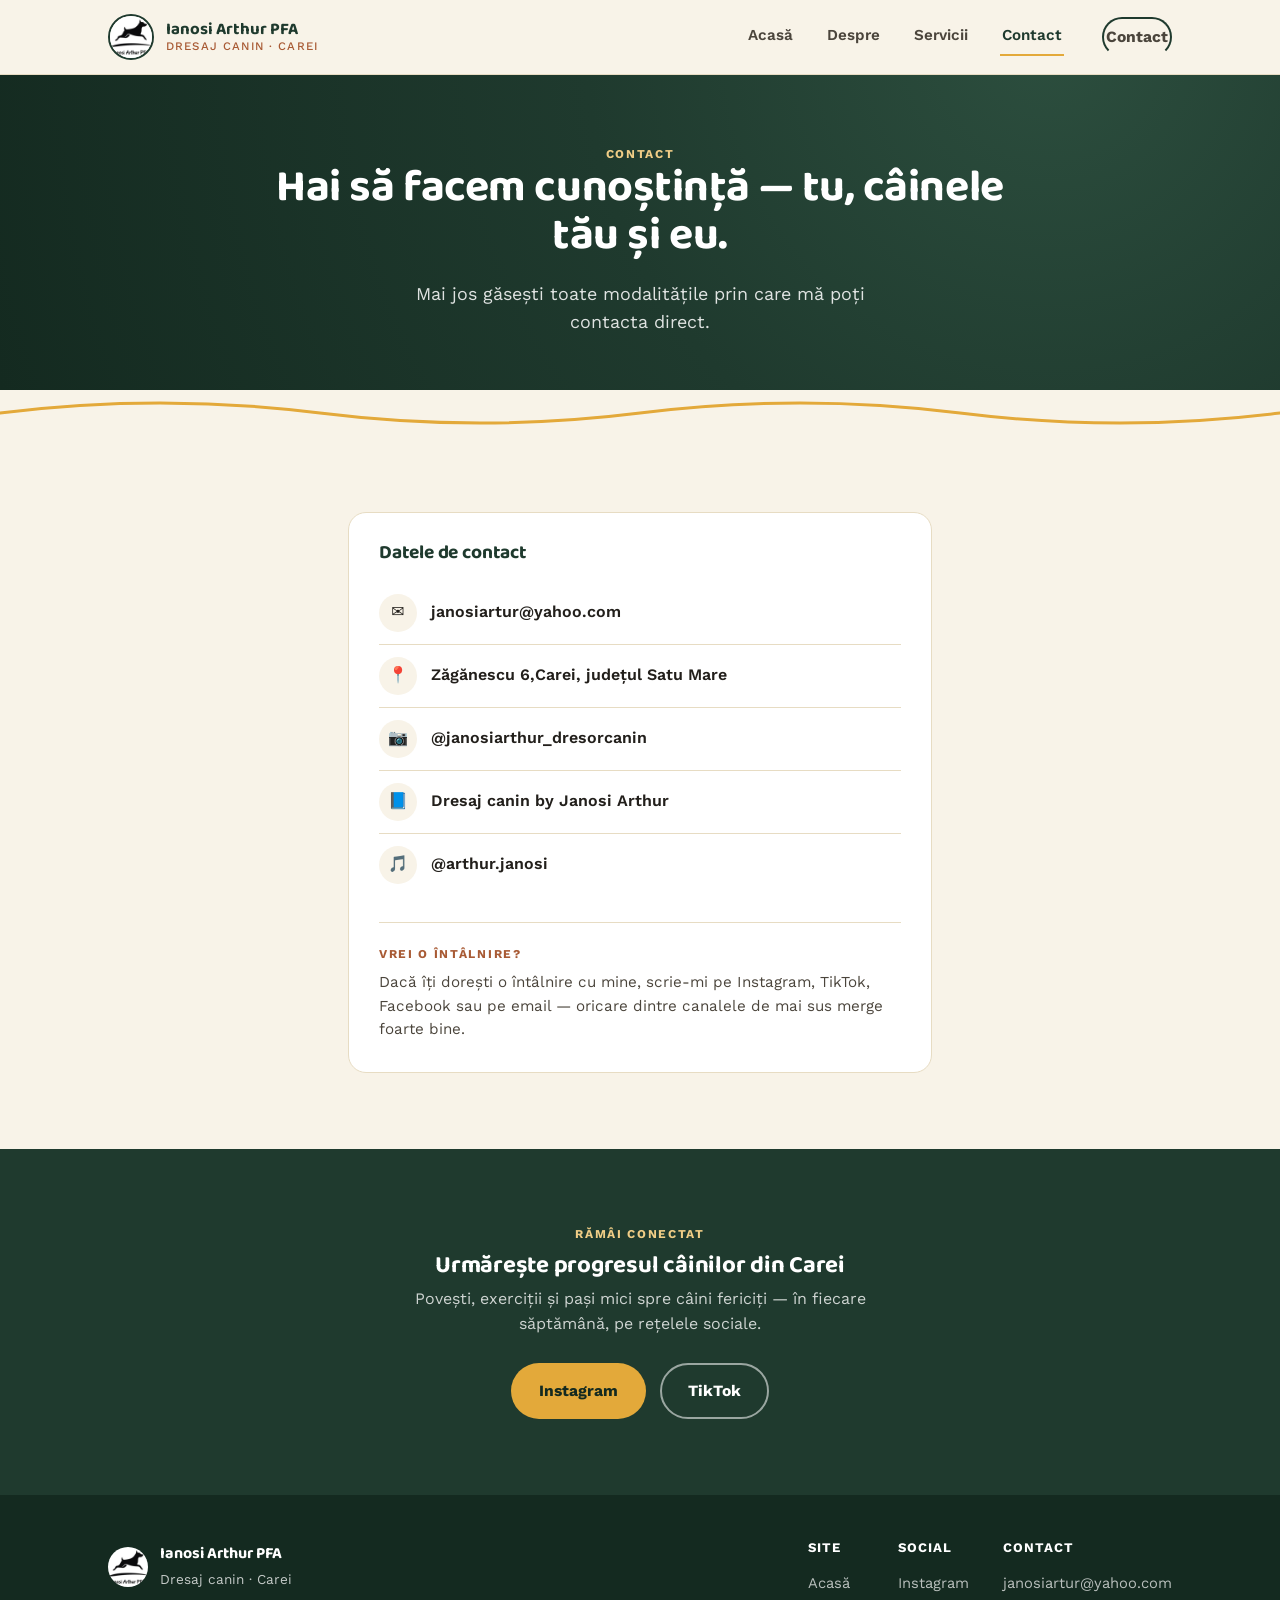
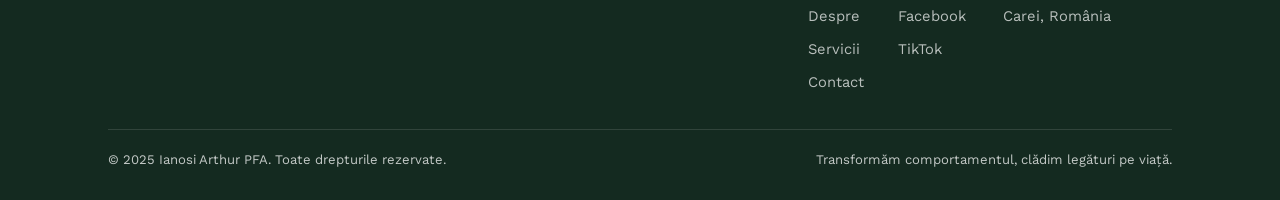
==== contact.html @ 5f606f9e "Add files via upload" ====
<!DOCTYPE html>
<html lang="ro">
<head>
<meta charset="UTF-8">
<meta name="viewport" content="width=device-width, initial-scale=1.0">
<title>Contact — Ianosi Arthur PFA</title>
<meta name="description" content="Contactează Ianosi Arthur PFA din Carei — email, Instagram, Facebook și TikTok.">
<link rel="icon" href="assets/logo.jpg">
<link rel="stylesheet" href="assets/style.css">
</head>
<body>

<header class="site-header">
  <nav class="nav">
    <a class="brand" href="index.html">
      <img src="assets/logo.jpg" alt="Sigla Ianosi Arthur PFA">
      <span class="brand-name">Ianosi Arthur PFA<span>Dresaj canin · Carei</span></span>
    </a>
    <button class="nav-toggle" aria-label="Deschide meniul">☰</button>
    <div class="nav-links">
      <a href="index.html">Acasă</a>
      <a href="despre.html">Despre</a>
      <a href="servicii.html">Servicii</a>
      <a href="contact.html" class="active">Contact</a>
      <a class="btn btn-outline-dark nav-cta" href="contact.html">Contact</a>
    </div>
  </nav>
</header>

<section class="hero" style="padding:70px 0 54px;">
  <div class="hero-inner" style="grid-template-columns:1fr;">
    <div style="text-align:center; max-width:760px; margin:0 auto;">
      <p class="eyebrow" style="color:var(--gold-soft)">Contact</p>
      <h1 style="font-size:clamp(2rem,4vw,2.8rem);">Hai să facem cunoștință — tu, câinele tău și eu.</h1>
      <p class="lede" style="margin:16px auto 0;">Mai jos găsești toate modalitățile prin care mă poți contacta direct.</p>
    </div>
  </div>
</section>

<svg class="leash" viewBox="0 0 1200 46" preserveAspectRatio="none" aria-hidden="true">
  <path d="M0 23 Q150 3 300 23 T600 23 T900 23 T1200 23" style="stroke:var(--gold)"/>
</svg>

<section>
  <div class="container" style="max-width:640px;">

    <div class="contact-card">
      <h3>Datele de contact</h3>
      <div class="contact-row">
        <div class="mark">✉️</div>
        <a href="mailto:janosiartur@yahoo.com">janosiartur@yahoo.com</a>
      </div>
      <div class="contact-row">
        <div class="mark">📍</div>
        <span>Zăgănescu 6,Carei, județul Satu Mare</span>
      </div>
      <div class="contact-row">
        <div class="mark">📷</div>
        <a href="https://instagram.com/janosiarthur_dresorcanin" target="_blank" rel="noopener">@janosiarthur_dresorcanin</a>
      </div>
      <div class="contact-row">
        <div class="mark">📘</div>
        <a href="https://www.facebook.com/profile.php?id=61578241650599" target="_blank" rel="noopener">Dresaj canin by Janosi Arthur </a>
      </div>
      <div class="contact-row">
        <div class="mark">🎵</div>
        <a href="https://tiktok.com/@arthur.janosi" target="_blank" rel="noopener">@arthur.janosi</a>
      </div>

      <div style="margin-top:26px; padding-top:22px; border-top:1px solid var(--cream-line);">
        <p class="eyebrow" style="margin-bottom:8px;">Vrei o întâlnire?</p>
        <p style="color:var(--ink-soft); font-size:0.95rem;">Dacă îți dorești o întâlnire cu mine, scrie-mi pe Instagram, TikTok, Facebook sau pe email — oricare dintre canalele de mai sus merge foarte bine.</p>
      </div>
    </div>

  </div>
</section>

<section class="on-pine">
  <div class="container" style="text-align:center;">
    <p class="eyebrow" style="color:var(--gold-soft)">Rămâi conectat</p>
    <h2 style="margin:10px 0 8px;">Urmărește progresul câinilor din Carei</h2>
    <p style="color:rgba(255,255,255,0.78); max-width:520px; margin:0 auto 26px;">Povești, exerciții și pași mici spre câini fericiți — în fiecare săptămână, pe rețelele sociale.</p>
    <div class="hero-actions" style="justify-content:center;">
      <a href="https://instagram.com/janosiarthur_dresorcanin" target="_blank" rel="noopener" class="btn btn-gold">Instagram</a>
      <a href="https://tiktok.com/@arthur.janosi" target="_blank" rel="noopener" class="btn btn-outline">TikTok</a>
    </div>
  </div>
</section>

<footer>
  <div class="container">
    <div class="footer-grid">
      <div class="footer-brand">
        <img src="assets/logo.jpg" alt="Sigla Ianosi Arthur PFA">
        <div>
          <strong>Ianosi Arthur PFA</strong><br>
          <span style="font-size:0.85rem;">Dresaj canin · Carei</span>
        </div>
      </div>
      <div class="footer-links">
        <div>
          <h4>Site</h4>
          <a href="index.html">Acasă</a>
          <a href="despre.html">Despre</a>
          <a href="servicii.html">Servicii</a>
          <a href="contact.html">Contact</a>
        </div>
        <div>
          <h4>Social</h4>
          <a href="https://instagram.com/janosiarthur_dresorcanin" target="_blank" rel="noopener">Instagram</a>
          <a href="https://facebook.com" target="_blank" rel="noopener">Facebook</a>
          <a href="https://tiktok.com/@arthur.janosi" target="_blank" rel="noopener">TikTok</a>
        </div>
        <div>
          <h4>Contact</h4>
          <a href="mailto:janosiartur@yahoo.com">janosiartur@yahoo.com</a>
          <a href="#">Carei, România</a>
        </div>
      </div>
    </div>
    <div class="footer-bottom">
      <span>© 2025 Ianosi Arthur PFA. Toate drepturile rezervate.</span>
      <span>Transformăm comportamentul, clădim legături pe viață.</span>
    </div>
  </div>
</footer>

<script src="assets/script.js"></script>
</body>
</html>
---- assets/style.css ----
/* ============================================================
   Dresaj canin by Janosi Arthur — design system
   Pine green + gold + rust, playful rounded display type,
   "leash line" as the signature motif.
   ============================================================ */

@import url('https://fonts.googleapis.com/css2?family=Baloo+2:wght@500;600;700;800&family=Work+Sans:wght@400;500;600;700&display=swap');

:root{
  --pine:        #1F3A2E;
  --pine-deep:   #142A20;
  --pine-mid:    #2C4E3E;
  --gold:        #E3A93A;
  --gold-soft:   #F0CD86;
  --cream:       #F8F3E8;
  --cream-line:  #E7DCC3;
  --rust:        #A85A34;
  --ink:         #221F1B;
  --ink-soft:    #4B453C;
  --white:       #FFFFFF;

  --display: 'Baloo 2', system-ui, sans-serif;
  --body: 'Work Sans', system-ui, sans-serif;

  --radius-lg: 28px;
  --radius-md: 18px;
  --radius-sm: 10px;
}

*{box-sizing:border-box; margin:0; padding:0;}

html{scroll-behavior:smooth;}

body{
  font-family: var(--body);
  color: var(--ink);
  background: var(--cream);
  line-height: 1.55;
  -webkit-font-smoothing: antialiased;
}

img{max-width:100%; display:block;}

a{color:inherit; text-decoration:none;}

h1,h2,h3,h4{
  font-family: var(--display);
  font-weight: 700;
  line-height: 1.08;
  letter-spacing: -0.01em;
}

.eyebrow{
  font-family: var(--body);
  font-weight: 700;
  text-transform: uppercase;
  letter-spacing: 0.14em;
  font-size: 0.75rem;
  color: var(--rust);
}

.container{
  max-width: 1120px;
  margin: 0 auto;
  padding: 0 28px;
}

/* ---------- Buttons ---------- */
.btn{
  display: inline-flex;
  align-items: center;
  gap: 8px;
  font-family: var(--body);
  font-weight: 700;
  font-size: 0.98rem;
  padding: 14px 26px;
  border-radius: 999px;
  border: 2px solid transparent;
  cursor: pointer;
  transition: transform .15s ease, box-shadow .15s ease, background .15s ease, color .15s ease;
}
.btn-gold{
  background: var(--gold);
  color: var(--pine-deep);
}
.btn-gold:hover{ transform: translateY(-2px); box-shadow: 0 10px 24px rgba(227,169,58,0.35); }
.btn-outline{
  background: transparent;
  border-color: rgba(255,255,255,0.55);
  color: var(--white);
}
.btn-outline:hover{ background: rgba(255,255,255,0.12); transform: translateY(-2px); }
.btn-outline-dark{
  background: transparent;
  border-color: var(--pine);
  color: var(--pine);
}
.btn-outline-dark:hover{ background: var(--pine); color: var(--white); transform: translateY(-2px); }

/* ---------- Nav ---------- */
.site-header{
  position: sticky;
  top: 0;
  z-index: 50;
  background: var(--cream);
  border-bottom: 1px solid var(--cream-line);
}
.nav{
  display: flex;
  align-items: center;
  justify-content: space-between;
  padding: 14px 28px;
  max-width: 1120px;
  margin: 0 auto;
}
.brand{
  display: flex;
  align-items: center;
  gap: 12px;
}
.brand img{
  width: 46px;
  height: 46px;
  border-radius: 50%;
  object-fit: cover;
  border: 2px solid var(--pine);
}
.brand-name{
  font-family: var(--display);
  font-weight: 700;
  font-size: 1.05rem;
  color: var(--pine);
  line-height: 1.1;
}
.brand-name span{
  display:block;
  font-family: var(--body);
  font-weight: 500;
  font-size: 0.72rem;
  text-transform: uppercase;
  letter-spacing: 0.1em;
  color: var(--rust);
}
.nav-links{
  display: flex;
  align-items: center;
  gap: 30px;
  font-weight: 600;
  font-size: 0.95rem;
}
.nav-links a{
  color: var(--ink-soft);
  padding: 6px 2px;
  border-bottom: 2px solid transparent;
  transition: color .15s ease, border-color .15s ease;
}
.nav-links a:hover, .nav-links a.active{
  color: var(--pine);
  border-color: var(--gold);
}
.nav-cta{
  margin-left: 8px;
}
.nav-toggle{ display:none; }

@media (max-width: 780px){
  .nav-links{
    position: fixed;
    inset: 68px 0 auto 0;
    background: var(--cream);
    flex-direction: column;
    align-items: flex-start;
    gap: 4px;
    padding: 14px 28px 22px;
    border-bottom: 1px solid var(--cream-line);
    transform: translateY(-130%);
    transition: transform .25s ease;
  }
  .nav-links.open{ transform: translateY(0); }
  .nav-links a{ padding: 10px 0; width: 100%; }
  .nav-toggle{
    display: inline-flex;
    align-items: center;
    justify-content: center;
    width: 42px; height: 42px;
    border-radius: 50%;
    border: 2px solid var(--pine);
    background: transparent;
    font-size: 1.2rem;
    color: var(--pine);
    cursor: pointer;
  }
}

/* ---------- Hero ---------- */
.hero{
  background: radial-gradient(circle at 82% -10%, var(--pine-mid) 0%, var(--pine) 42%, var(--pine-deep) 100%);
  color: var(--white);
  padding: 88px 0 60px;
  position: relative;
  overflow: hidden;
}
.hero-inner{
  max-width: 1120px;
  margin: 0 auto;
  padding: 0 28px;
  display: grid;
  grid-template-columns: 1.15fr 0.85fr;
  gap: 48px;
  align-items: center;
}
.hero h1{
  font-size: clamp(2.3rem, 4.6vw, 3.4rem);
  margin-bottom: 20px;
}
.hero h1 em{
  font-style: normal;
  color: var(--gold);
}
.hero p.lede{
  font-size: 1.12rem;
  color: rgba(255,255,255,0.86);
  max-width: 46ch;
  margin-bottom: 30px;
}
.hero-actions{ display:flex; gap: 14px; flex-wrap: wrap; }
.hero-portrait{
  position: relative;
  display:flex;
  justify-content:center;
}
.hero-portrait img{
  width: min(320px, 90%);
  border-radius: 50%;
  border: 6px solid rgba(227,169,58,0.85);
  box-shadow: 0 30px 60px rgba(0,0,0,0.35);
}
.hero-badge{
  position:absolute;
  bottom: -6px;
  right: 10%;
  background: var(--gold);
  color: var(--pine-deep);
  font-family: var(--display);
  font-weight: 700;
  font-size: 0.8rem;
  padding: 10px 16px;
  border-radius: 999px;
  box-shadow: 0 10px 22px rgba(0,0,0,0.25);
  transform: rotate(-6deg);
}

/* leash-line divider — signature motif */
.leash{
  display:block;
  width:100%;
  height: 46px;
  margin: 0;
}
.leash path{
  fill:none;
  stroke: var(--gold);
  stroke-width: 3;
  stroke-linecap: round;
}
.leash.on-cream path{ stroke: var(--rust); opacity: 0.55; }

/* ---------- Sections ---------- */
section{ padding: 76px 0; }
.section-head{
  max-width: 640px;
  margin-bottom: 44px;
}
.section-head h2{
  font-size: clamp(1.7rem, 3vw, 2.3rem);
  margin-top: 10px;
  color: var(--pine);
}
.section-head p{
  color: var(--ink-soft);
  margin-top: 12px;
  font-size: 1.02rem;
}
.on-pine{ background: var(--pine); color: var(--white); }
.on-pine .section-head h2{ color: var(--white); }
.on-pine .section-head p{ color: rgba(255,255,255,0.78); }

/* value strip */
.value-grid{
  display: grid;
  grid-template-columns: repeat(3, 1fr);
  gap: 22px;
}
.value-card{
  background: var(--white);
  border: 1px solid var(--cream-line);
  border-radius: var(--radius-md);
  padding: 26px 24px;
}
.value-card .mark{
  width: 44px; height: 44px;
  border-radius: 50%;
  background: var(--gold-soft);
  display:flex; align-items:center; justify-content:center;
  margin-bottom: 16px;
  font-size: 1.25rem;
}
.value-card h3{
  font-size: 1.12rem;
  color: var(--pine);
  margin-bottom: 8px;
}
.value-card p{ color: var(--ink-soft); font-size: 0.96rem; }

/* service cards */
.service-grid{
  display: grid;
  grid-template-columns: repeat(2, 1fr);
  gap: 22px;
}
.service-card{
  background: var(--white);
  border-radius: var(--radius-md);
  border: 1px solid var(--cream-line);
  padding: 30px 28px;
  position: relative;
  transition: box-shadow .18s ease, transform .18s ease;
}
.service-card:hover{ transform: translateY(-3px); box-shadow: 0 18px 34px rgba(31,58,46,0.12); }
.service-card .mark{
  width: 50px; height: 50px;
  border-radius: 50%;
  background: var(--pine);
  color: var(--gold-soft);
  display:flex; align-items:center; justify-content:center;
  font-size: 1.4rem;
  margin-bottom: 18px;
}
.service-card h3{
  color: var(--pine);
  font-size: 1.24rem;
  margin-bottom: 10px;
}
.service-card p{ color: var(--ink-soft); }
.badge-acreditat{
  position:absolute;
  top: 24px; right: 24px;
  background: var(--gold);
  color: var(--pine-deep);
  font-family: var(--display);
  font-weight: 700;
  font-size: 0.68rem;
  text-transform: uppercase;
  letter-spacing: 0.06em;
  padding: 6px 12px;
  border-radius: 999px;
}

/* about */
.about-grid{
  display:grid;
  grid-template-columns: 0.9fr 1.1fr;
  gap: 56px;
  align-items:center;
}
.about-portrait{
  background: var(--pine);
  border-radius: var(--radius-lg);
  padding: 34px;
  display:flex;
  align-items:center;
  justify-content:center;
}
.about-portrait img{
  border-radius: 50%;
  width: 220px;
  border: 5px solid var(--gold);
}
.pull-quote{
  font-family: var(--display);
  font-size: clamp(1.3rem, 2.4vw, 1.7rem);
  color: var(--pine);
  line-height: 1.35;
  margin: 20px 0 22px;
}
.about-text p{
  color: var(--ink-soft);
  margin-bottom: 16px;
  font-size: 1.02rem;
}
.values-row{
  display:flex;
  gap: 14px;
  flex-wrap: wrap;
  margin-top: 26px;
}
.value-pill{
  background: var(--cream);
  border: 1px solid var(--cream-line);
  padding: 8px 16px;
  border-radius: 999px;
  font-weight: 600;
  font-size: 0.88rem;
  color: var(--pine);
}

/* pricing */
.price-grid{
  display:grid;
  grid-template-columns: repeat(3, 1fr);
  gap: 22px;
  align-items: stretch;
}
.price-card{
  background: var(--white);
  border: 1px solid var(--cream-line);
  border-radius: var(--radius-md);
  padding: 32px 28px;
  display:flex;
  flex-direction:column;
}
.price-card.featured{
  background: var(--pine);
  color: var(--white);
  border-color: var(--pine);
  transform: scale(1.03);
  box-shadow: 0 24px 40px rgba(20,42,32,0.25);
}
.price-card .tag{
  font-family: var(--display);
  font-weight: 700;
  font-size: 1.1rem;
  margin-bottom: 6px;
}
.price-card.featured .tag{ color: var(--gold-soft); }
.price-card .amount{
  font-family: var(--display);
  font-size: 2.1rem;
  color: var(--rust);
  margin: 10px 0 4px;
}
.price-card.featured .amount{ color: var(--gold); }
.price-card .amount small{
  font-family: var(--body);
  font-size: 0.9rem;
  font-weight: 500;
  color: var(--ink-soft);
}
.price-card.featured .amount small{ color: rgba(255,255,255,0.7); }
.price-card ul{
  list-style: none;
  margin: 18px 0 26px;
  flex-grow: 1;
}
.price-card ul li{
  padding: 8px 0;
  border-top: 1px solid var(--cream-line);
  font-size: 0.94rem;
  color: var(--ink-soft);
}
.price-card.featured ul li{ border-color: rgba(255,255,255,0.18); color: rgba(255,255,255,0.85); }
.price-card ul li:first-child{ border-top: none; }
.price-note{
  margin-top: 30px;
  color: var(--ink-soft);
  font-size: 0.92rem;
  text-align:center;
}

/* CTA band */
.cta-band{
  background: var(--gold);
  border-radius: var(--radius-lg);
  padding: 46px 40px;
  display:flex;
  align-items:center;
  justify-content:space-between;
  gap: 24px;
  flex-wrap: wrap;
}
.cta-band h2{
  color: var(--pine-deep);
  font-size: clamp(1.4rem, 2.6vw, 1.9rem);
  max-width: 34ch;
}

/* contact */
.contact-grid{
  display:grid;
  grid-template-columns: 1fr 1fr;
  gap: 40px;
}
.contact-card{
  background: var(--white);
  border: 1px solid var(--cream-line);
  border-radius: var(--radius-md);
  padding: 30px;
}
.contact-card h3{ color: var(--pine); margin-bottom: 18px; font-size: 1.2rem;}
.contact-row{
  display:flex;
  align-items:center;
  gap: 14px;
  padding: 12px 0;
  border-top: 1px solid var(--cream-line);
}
.contact-row:first-of-type{ border-top:none; }
.contact-row .mark{
  width: 38px; height: 38px;
  border-radius: 50%;
  background: var(--cream);
  display:flex; align-items:center; justify-content:center;
  flex-shrink:0;
  font-size: 1rem;
}
.contact-row a, .contact-row span{ font-weight:600; color: var(--ink); }

form.contact-form{ display:flex; flex-direction:column; gap: 14px; }
.contact-form label{
  font-size: 0.82rem;
  font-weight: 700;
  text-transform: uppercase;
  letter-spacing: 0.06em;
  color: var(--rust);
  margin-bottom: 6px;
  display:block;
}
.contact-form input, .contact-form textarea{
  width:100%;
  padding: 13px 14px;
  border-radius: var(--radius-sm);
  border: 1px solid var(--cream-line);
  font-family: var(--body);
  font-size: 0.96rem;
  background: var(--cream);
  color: var(--ink);
}
.contact-form textarea{ min-height: 110px; resize: vertical; }
.contact-form input:focus, .contact-form textarea:focus{
  outline: 2px solid var(--gold);
  outline-offset: 1px;
}

/* footer */
footer{
  background: var(--pine-deep);
  color: rgba(255,255,255,0.75);
  padding: 46px 0 30px;
}
.footer-grid{
  display:flex;
  justify-content:space-between;
  align-items:flex-start;
  flex-wrap: wrap;
  gap: 30px;
  margin-bottom: 30px;
}
.footer-brand{ display:flex; align-items:center; gap:12px; }
.footer-brand img{ width:40px; height:40px; border-radius:50%; }
.footer-brand strong{ color: var(--white); font-family: var(--display); }
.footer-links{ display:flex; gap: 34px; flex-wrap: wrap; }
.footer-links div h4{
  color: var(--white);
  font-family: var(--body);
  font-size: 0.82rem;
  text-transform: uppercase;
  letter-spacing: 0.08em;
  margin-bottom: 12px;
}
.footer-links a{
  display:block;
  padding: 5px 0;
  font-size: 0.92rem;
  color: rgba(255,255,255,0.7);
}
.footer-links a:hover{ color: var(--gold); }
.footer-bottom{
  border-top: 1px solid rgba(255,255,255,0.12);
  padding-top: 20px;
  font-size: 0.82rem;
  display:flex;
  justify-content:space-between;
  flex-wrap:wrap;
  gap: 10px;
}

/* focus visibility */
a:focus-visible, button:focus-visible, input:focus-visible, textarea:focus-visible{
  outline: 3px solid var(--gold);
  outline-offset: 2px;
}

/* reduced motion */
@media (prefers-reduced-motion: reduce){
  html{ scroll-behavior:auto; }
  .btn, .service-card, .nav-links{ transition:none; }
}

/* responsive */
@media (max-width: 900px){
  .hero-inner{ grid-template-columns: 1fr; text-align:center; }
  .hero-actions{ justify-content:center; }
  .hero-portrait{ order:-1; }
  .about-grid{ grid-template-columns: 1fr; }
  .about-portrait{ order:-1; }
  .value-grid, .service-grid, .price-grid, .contact-grid{ grid-template-columns: 1fr; }
  .price-card.featured{ transform:none; }
  .cta-band{ flex-direction:column; align-items:flex-start; }
}
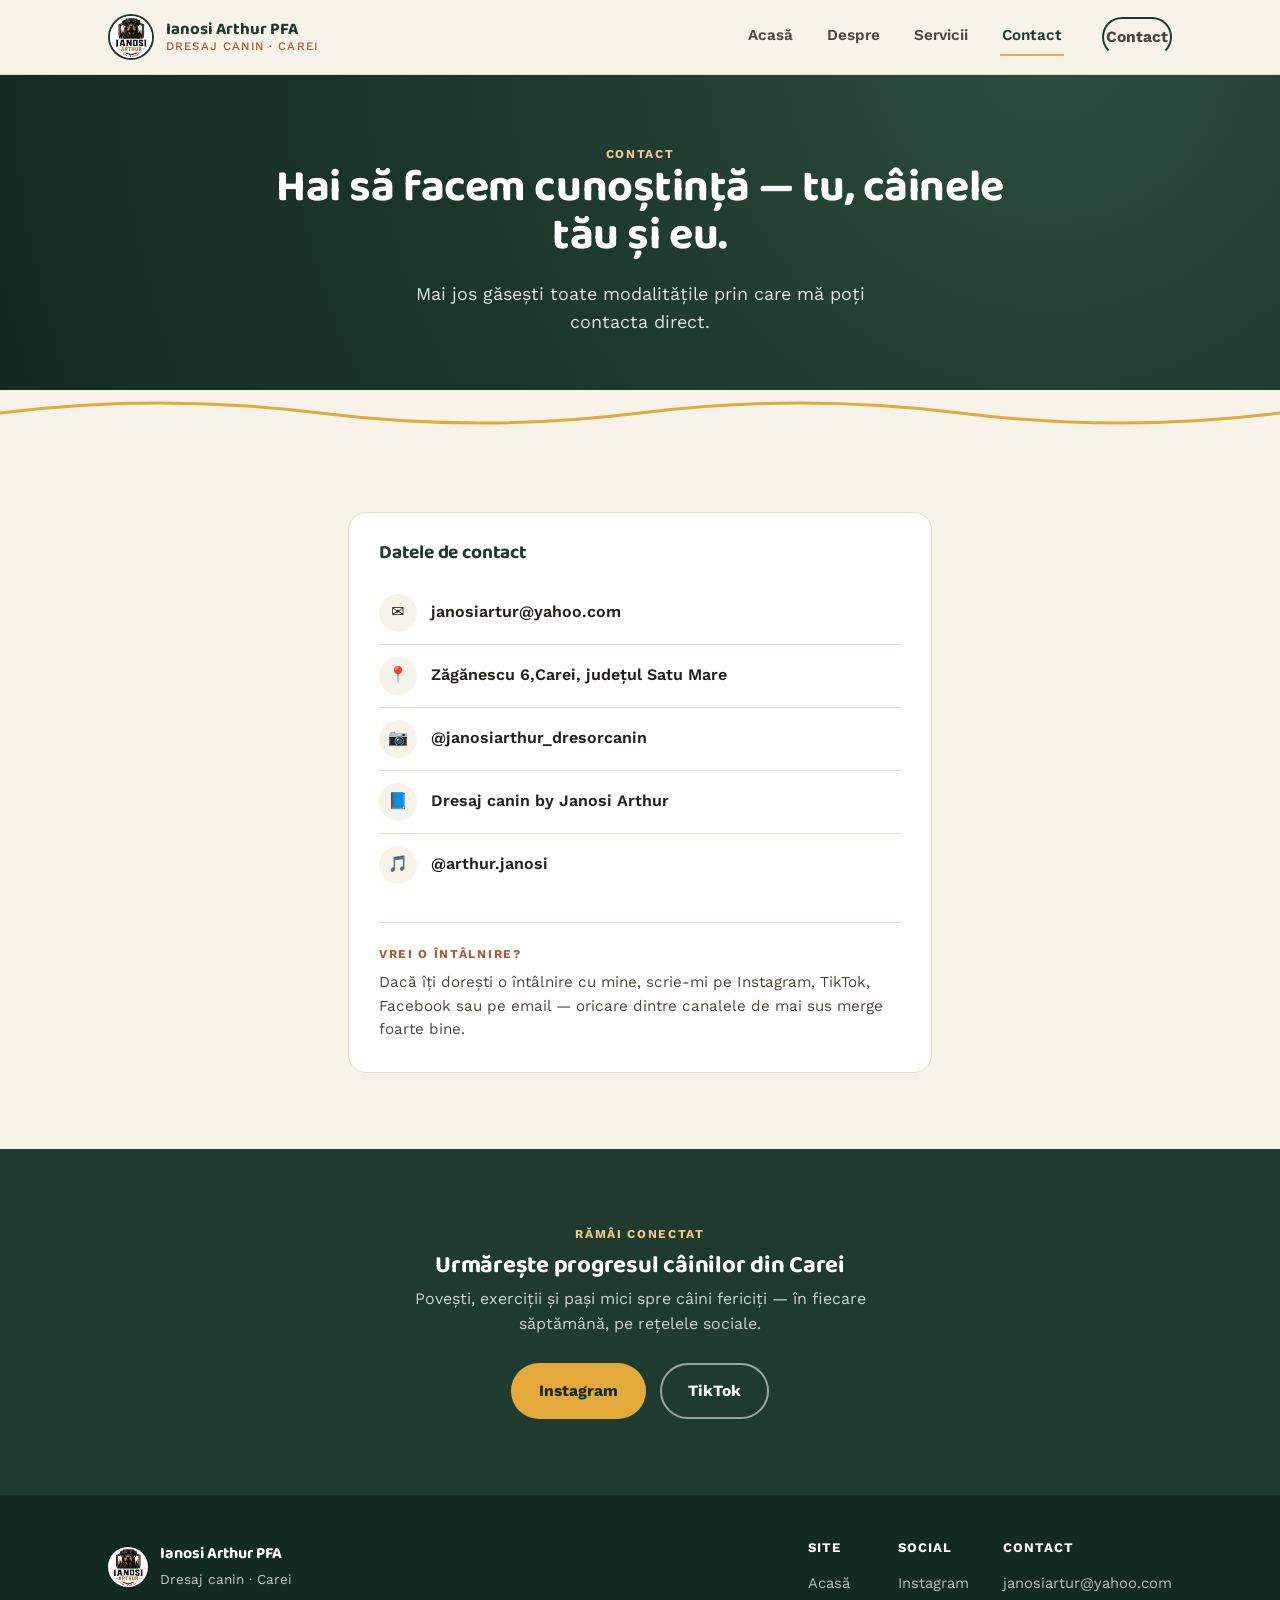
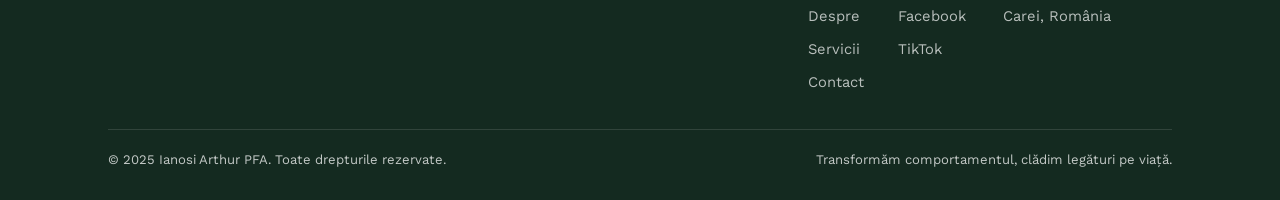
==== commit cc6c0d1f: "Update page title in contact.html" ====
--- a/contact.html
+++ b/contact.html
@@ -3,7 +3,7 @@
 <head>
 <meta charset="UTF-8">
 <meta name="viewport" content="width=device-width, initial-scale=1.0">
-<title>Contact — Ianosi Arthur PFA</title>
+<title>Contact — Ianosi Arthur</title>
 <meta name="description" content="Contactează Ianosi Arthur PFA din Carei — email, Instagram, Facebook și TikTok.">
 <link rel="icon" href="assets/logo.jpg">
 <link rel="stylesheet" href="assets/style.css">
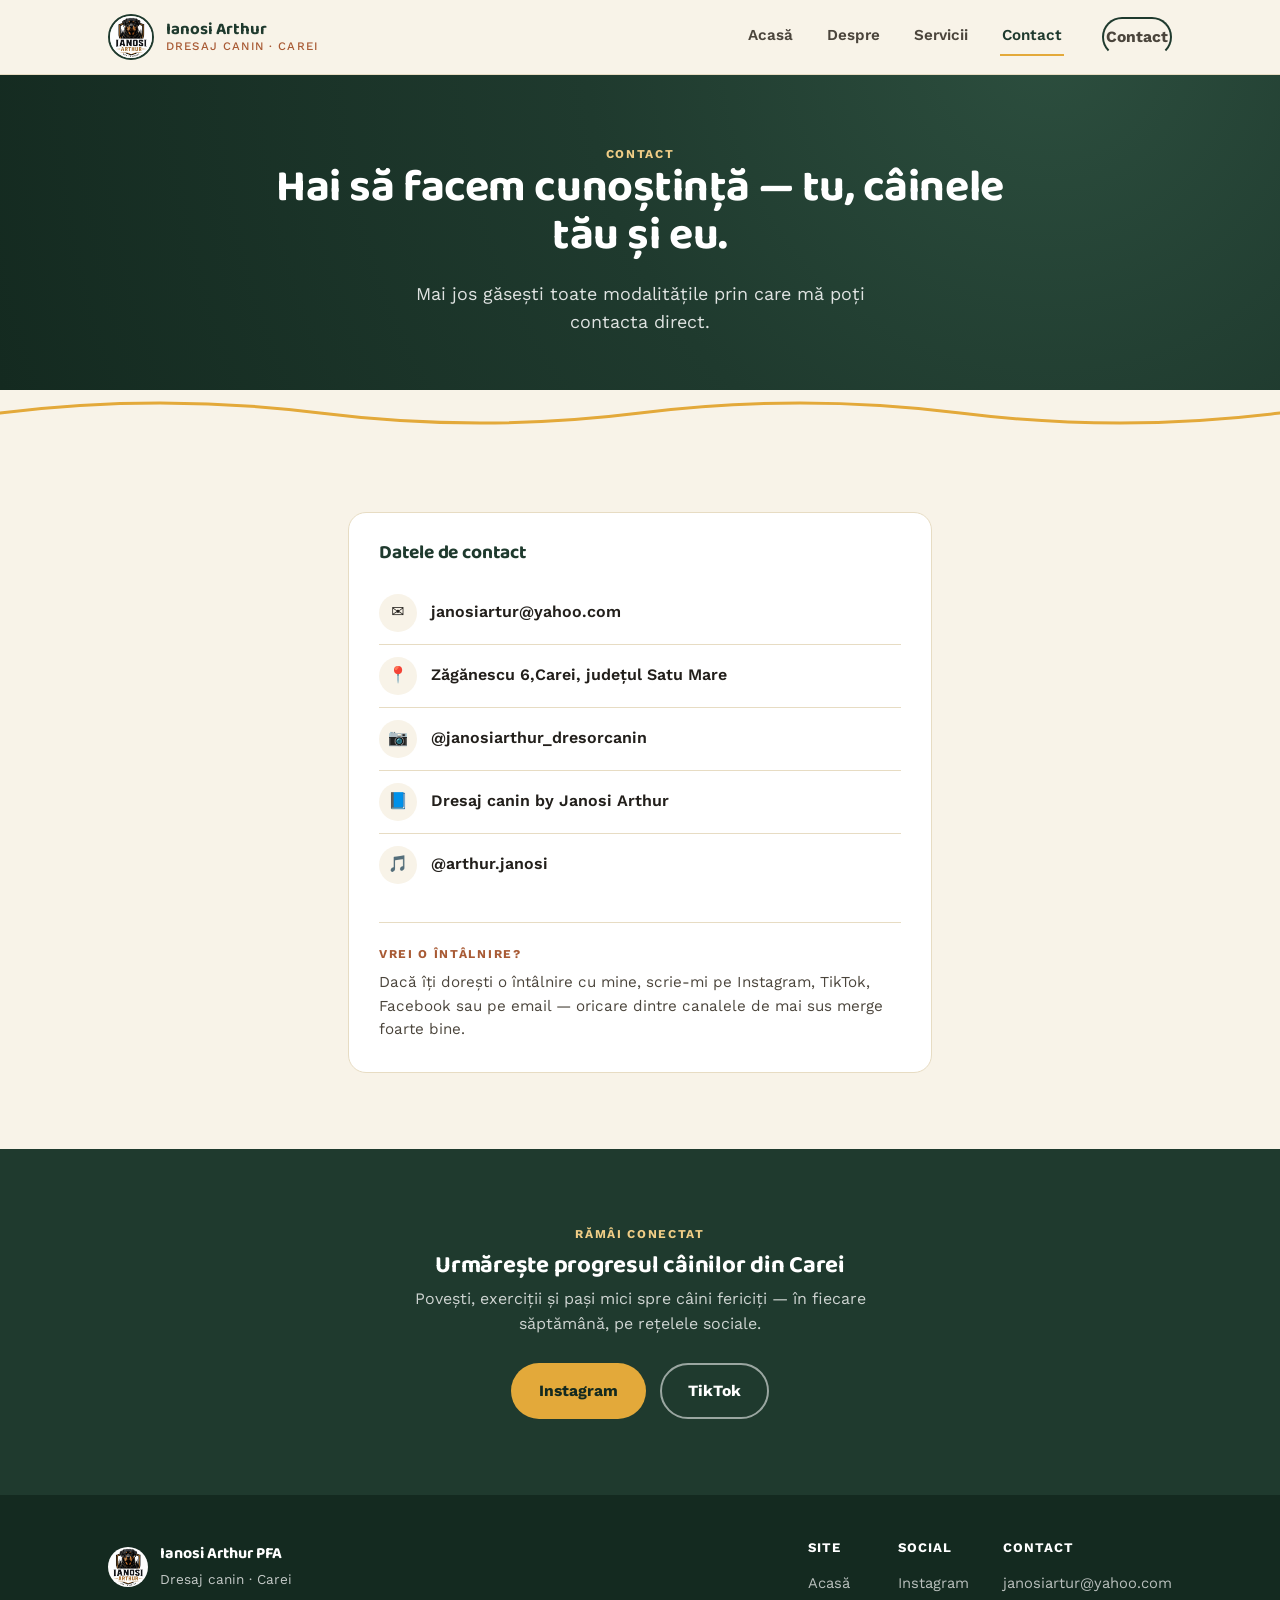
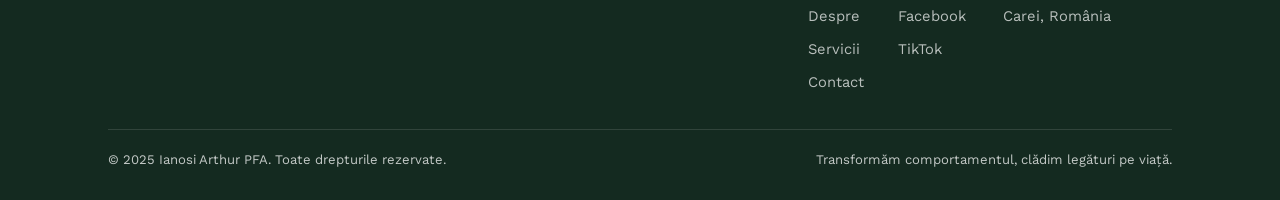
==== commit c3ccdc24: "Update brand name in contact.html" ====
--- a/contact.html
+++ b/contact.html
@@ -14,7 +14,7 @@
   <nav class="nav">
     <a class="brand" href="index.html">
       <img src="assets/logo.jpg" alt="Sigla Ianosi Arthur PFA">
-      <span class="brand-name">Ianosi Arthur PFA<span>Dresaj canin · Carei</span></span>
+      <span class="brand-name">Ianosi Arthur<span>Dresaj canin · Carei</span></span>
     </a>
     <button class="nav-toggle" aria-label="Deschide meniul">☰</button>
     <div class="nav-links">
